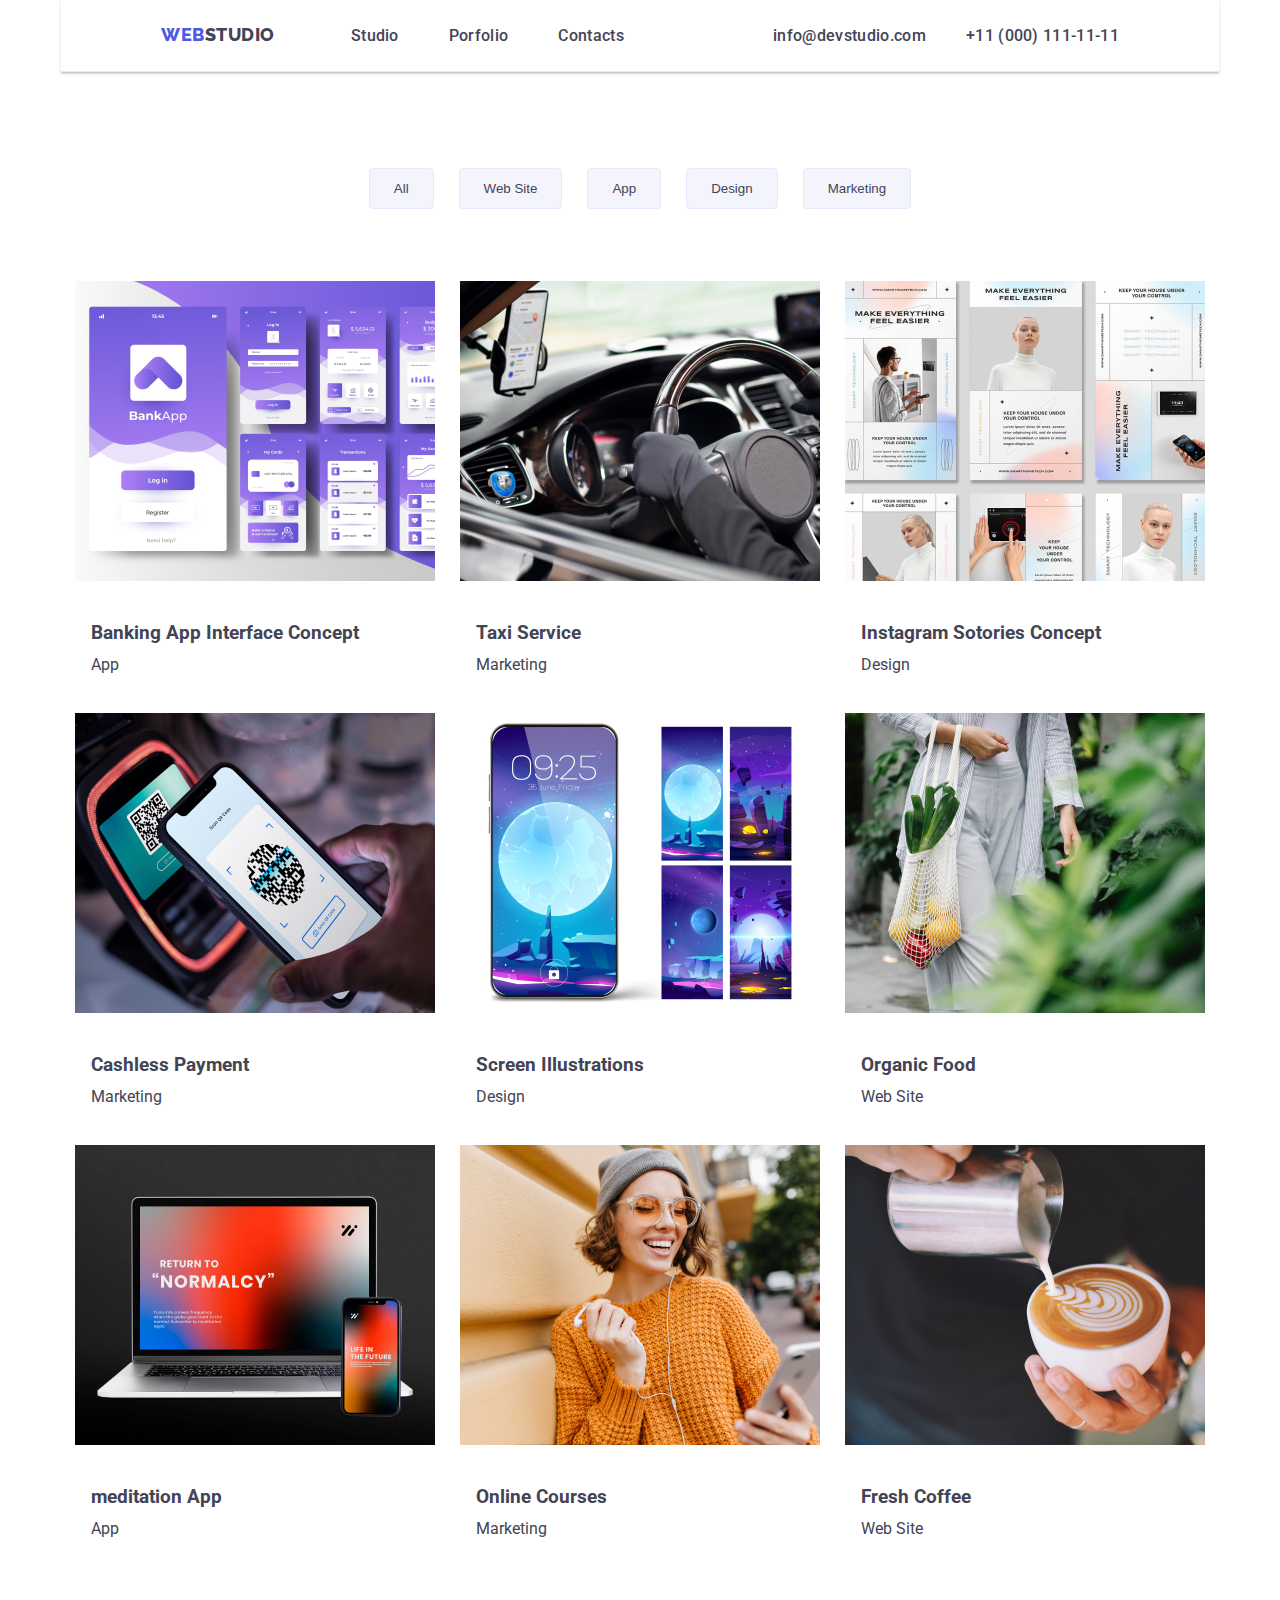
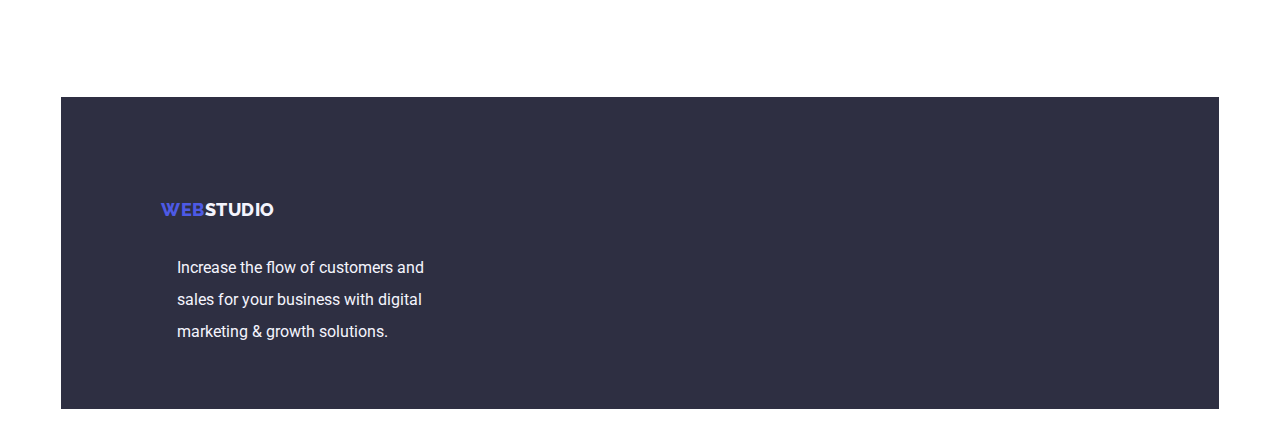
==== portfolio.html @ 7d3381a9 "css styles" ====
<!DOCTYPE html>
<html lang="en">
<head>
    <meta charset="UTF-8">
    <meta name="viewport" content="width=device-width, initial-scale=1.0">
    <title>Portfolio</title>
    <link rel="preconnect" href="https://fonts.googleapis.com">
    <link rel="preconnect" href="https://fonts.gstatic.com" crossorigin="">
    <link href="https://fonts.googleapis.com/css2?family=Raleway:wght@800&amp;family=Roboto:wght@400;500;700&amp;display=swap" rel="stylesheet">
    <link rel="stylesheet" href="./css/styles2.css">
</head>
<body>
    <header class="header container">
        <!-- Navigation Bar -->
        <div class="navbar">
            <nav class="navigation">
                    <a class="header-logo logo" href="#" ><span>WEB</span>STUDIO</a>
                <!-- Menu Links -->
                <ul class="nav-link list">
                    <li class="nav-link list">
                        <a class="header-studio link" href="./index.html">Studio</a>
                    </li>
                    <li class="nav-link list">
                        <a class="header-portfolio link" href="portfolio">Porfolio</a>
                    </li>
                    <li class="nav-link list">
                        <a class="header-contacts link" href="contacts">Contacts</a>
                    </li>
                </ul>
            </nav>
        </div>    
        <ul class="header-address list">
            <li class="header-contacts list"> 
                <a class="header-address email" href="mailto:info@devstudio.com">info@devstudio.com</a>
            </li>
            <li class="header-contacts list"> 
                <a class="header-address tel" href="tel:+11(000)111-11-11">+11 (000) 111-11-11</a>
            </li>
        </ul>
    
    </header>

    <main>
        <div class="button container">
            <button type="button" class="all-button">All</button>
            <button type="button" class="website btn">Web Site</button>
            <button type="button" class="app btn">App</button>
            <button type="button" class="design btn">Design</button>
            <button type="button" class="marketing btn">Marketing</button>
        </div>
        
        <div class="services container">
            <!-- Row 1 -->
            <ul class="row1 list">
                <li class="banking list">
                    <img src="./portfolioimages/img 1.jpg" alt="banking app" width="360"/>
                    <div class="text">
                        <h3>Banking App Interface Concept</h3>
                        <p>App</p>
                    </div>
                </li>
                <li class="cashless list">
                    <img src="./portfolioimages/img 2.jpg" alt="cashless payment" width="360"/>
                    <div class="text">
                        <h3>Cashless Payment</h3>
                        <p>Marketing</p>
                    </div>
                </li>
                <li class="meditation list">
                    <img src="./portfolioimages/img (3).jpg" alt="meditation app" width="360"/>
                    <div class="text">
                        <h3>meditation App</h3>
                        <p>App</p>
                    </div>
                </li>
            </ul>
            <!-- Row 2 -->
            <ul class="row2 list">
                <li class="taxi list">
                    <img src="./portfolioimages/img (4).jpg" alt="taxi service" width="360"/>
                    <div class="text">
                        <h3>Taxi Service</h3>
                        <p>Marketing</p>
                    </div>
                    
                </li>
                <li class="screen list">
                    <img src="./portfolioimages/img (5).jpg" alt="screen illustration" width="360"/>
                    <div class="text">
                        <h3>Screen Illustrations</h3>
                        <p>Design</p>
                    </div>

                </li>
                <li class="online list">
                    <img src="./portfolioimages/img (6).jpg" alt="online Courses" width="360"/>
                    <div class="text">
                        <h3>Online Courses</h3>
                        <p>Marketing</p>
                    </div>

                </li>
            </ul>
            <!-- Row 3 -->
            <ul class="row3 list">
                <li class="instagram list">
                    <img src="./portfolioimages/img (7).jpg" alt="instagram stories" width="360"/>
                    <div class="text">
                        <h3>Instagram Sotories Concept</h3>
                        <p>Design</p>
                    </div>
                    
                </li>
                <li class="organic list">
                    <img src="./portfolioimages/img (8).jpg" alt="organic food" width="360"/>
                    <div class="text">
                        <h3>Organic Food</h3>
                        <p>Web Site</p>
                    </div>

                </li>
                <li class="coffee list">
                    <img src="./portfolioimages/img (9).jpg" alt="fresh coffee" width="360"/>
                    <div class="text">
                        <h3>Fresh Coffee</h3>
                        <p>Web Site</p>
                    </div>

                </li>
            </ul>
        </div>
    </main>

    <footer class="footer container">
        <div class="footer-logo">
            <div class="footer-webstudio">
                <a href="webstudio" class="footer-webstudio logo"> WEB<span>STUDIO</span></a>
            </div>
            <p class="footer-text text">Increase the flow of customers and <br/> sales for your business with digital <br/> marketing & growth solutions.</p>
        </div>
    </footer>

    
</body>
</html>
---- css/styles2.css ----
:root {
    --IRIS: #4D5AE5;
    --NAVY-BLUE: #2E2F42;
    --CLOUD: #F4F4FD;
    --SLATE: #434455;
    --CORNFLOWER: #E7E8FC;
    --WHITE: #FFF;
}

/* General Styles */

* {
    margin: 0;
    padding: 0;
    text-decoration: none;
    color: var(--SLATE);
    box-sizing: border-box;
}
body {
    font-family: 'Roboto', sans-serif;
}
.container {
    max-width: 1158px;
    margin: auto;
}
.list {
    list-style: none;
}

.logo {
    font-family: Raleway;
    font-size: 18px;
    font-weight: 800;
    line-height: 21px; 
    letter-spacing: 0.54px;
    text-transform: uppercase;
}
.logo span {
    color: var(--IRIS);
}

/* End Of General Styles */

/* Header Section */

.header {
    display: flex;
    align-items: center;
    border-bottom: 1px solid var(--CORNFLOWER, #E7E9FC);
    background: var(--WHITE, #FFF);
    height: 72px;
    padding: 0px 100px;
    justify-content:space-between;
    box-shadow: 0px 1px 6px 0px rgba(46, 47, 66, 0.08), 
                0px 1px 1px 0px rgba(46, 47, 66, 0.16), 
                0px 2px 1px 0px rgba(46, 47, 66, 0.08);
}
.navigation { 
    display: flex;
} 

.header-logo {
    margin-right: 76px;
}
.nav-link {
    font-size: 16px;
    font-weight: 500;
    line-height: 24px;
    letter-spacing: 0.32px;
    display: flex;
    gap: 50px;
    position: relative;
}
.header-address {
    font-size: 16px;
    font-weight: 500;
    line-height: 24px;
    letter-spacing: 0.32px;
    gap: 40px;
    display: flex;
    position: relative;
}

.navigation ul li::after {
    content: "";
    height: 3px;
    width: 0;
    background-color: var(--IRIS);
    position: absolute;
    bottom: -10px;
    transition: 0.5s;
}

.header-address li a::after {
    content: "";
    height: 3px;
    width: 0;
    background-color: var(--IRIS);
    position: absolute;
    bottom: -10px;
    transition: 0.5s;
}

.navigation ul li:hover::after {
    width: 100%;
}

.header-address li a:hover::after {
    width: 100%;
}
/* End Of Header Section  */

/* Button Section  */
.button {
    display: flex;
    justify-content: center;
    align-items: center;
    gap: 25px;
    border-radius: 4px;
    margin-top: 96px;
    margin-bottom: 72px;
}

button {
    padding: 12px 24px;
    border-radius: 4px;
    border: 1px solid var(--CORNFLOWER, #E7E9FC);
    background: var(--CLOUD, #F4F4FD);
    transition: 0.5s;
}

button:hover {
    border-radius: 4px;
    border: none;
    background: var(--IRIS);
}


/* End of Button Section  */

/* Services Section  */
.services {
    display: flex;
    justify-content: center;
    text-align: start;
    margin-bottom: 120px;
    gap: 25px;
}

.text {
    padding: 32px 16px;
    line-height: 32px;
}
/* End of Services Section  */


/* FOOTER SECTION  */
.footer {
    background-color: var(--NAVY-BLUE);
    height: 312px;
    padding-left: 100px;
    margin-bottom: 30px;
}
.footer-webstudio {
    color: var(--IRIS);
    padding-top: 101.5px;

}

.footer span {
    color: var(--CLOUD);
}

.footer p {
    color: var(--CLOUD);
}


/* END OF FOOTER SECTION
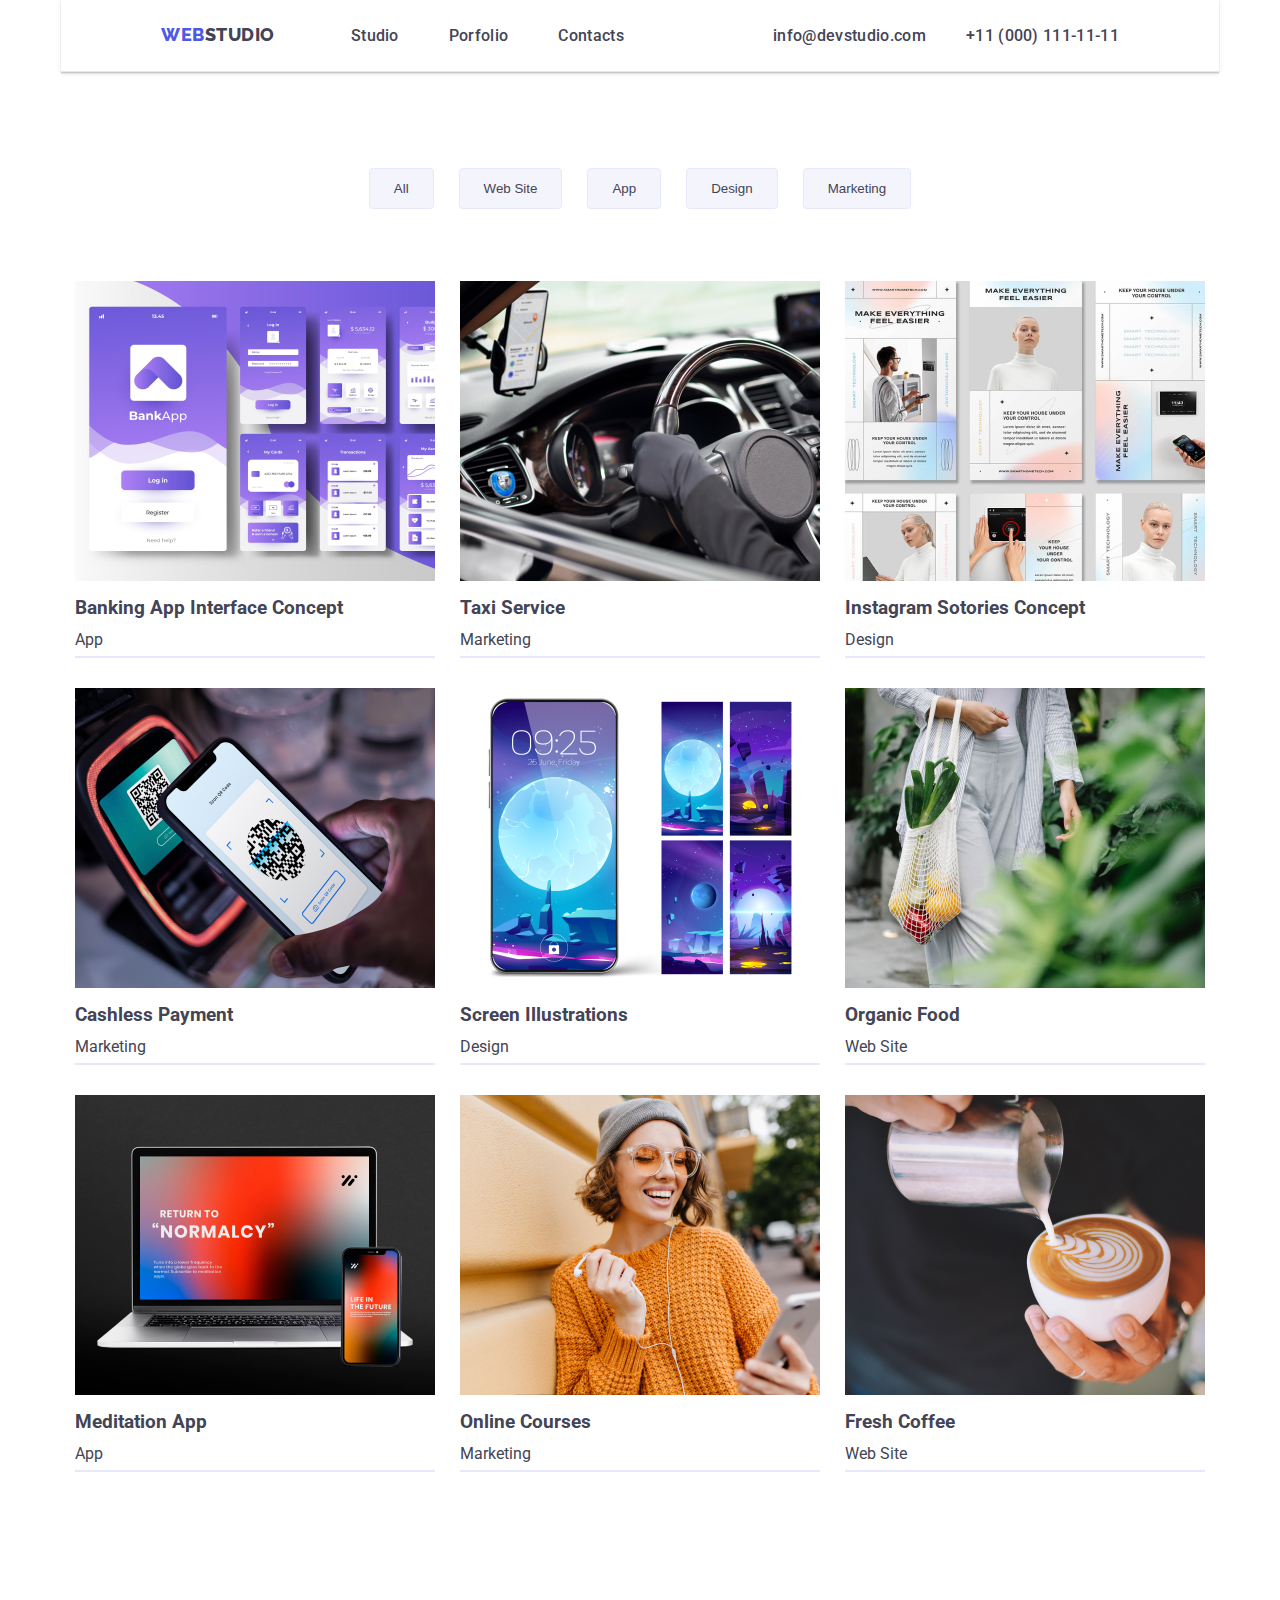
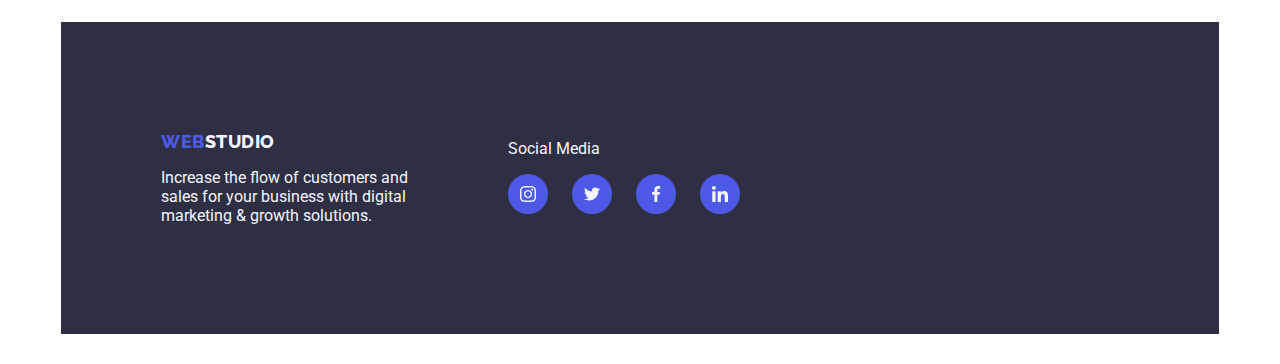
==== commit 2595ecaa: "sytlr.css" ====
--- a/portfolio.html
+++ b/portfolio.html
@@ -49,95 +49,101 @@
             <button type="button" class="marketing btn">Marketing</button>
         </div>
         
-        <div class="services container">
+        <section class="services container">
             <!-- Row 1 -->
             <ul class="row1 list">
-                <li class="banking list">
-                    <img src="./portfolioimages/img 1.jpg" alt="banking app" width="360"/>
-                    <div class="text">
-                        <h3>Banking App Interface Concept</h3>
-                        <p>App</p>
+                <li class="banking row-list list">
+                    <div class="portfolioimages">
+                        <img src="./portfolioimages/img 1.jpg" alt="banking app" width="360"/>
                     </div>
+                     <h3>Banking App Interface Concept</h3>
+                    <p>App</p>                  
+                 </li>
+                <li class="cashless row-list list">
+                    <div class="portfolioimages">
+                        <img src="./portfolioimages/img 2.jpg" alt="cashless payment" width="360"/>
+                    </div>
+                    <h3>Cashless Payment</h3>
+                    <p>Marketing</p>
                 </li>
-                <li class="cashless list">
-                    <img src="./portfolioimages/img 2.jpg" alt="cashless payment" width="360"/>
-                    <div class="text">
-                        <h3>Cashless Payment</h3>
-                        <p>Marketing</p>
+                <li class="meditation row-list list">
+                    <div class="portfolioimages">
+                        <img src="./portfolioimages/img (3).jpg" alt="meditation app" width="360"/>
                     </div>
-                </li>
-                <li class="meditation list">
-                    <img src="./portfolioimages/img (3).jpg" alt="meditation app" width="360"/>
-                    <div class="text">
-                        <h3>meditation App</h3>
-                        <p>App</p>
-                    </div>
+                    <h3>Meditation App</h3>
+                    <p>App</p>
                 </li>
             </ul>
+            
             <!-- Row 2 -->
             <ul class="row2 list">
-                <li class="taxi list">
-                    <img src="./portfolioimages/img (4).jpg" alt="taxi service" width="360"/>
-                    <div class="text">
-                        <h3>Taxi Service</h3>
-                        <p>Marketing</p>
+                <li class="taxi row-list list">
+                    <div class="portfolioimages">
+                        <img src="./portfolioimages/img (4).jpg" alt="taxi service" width="360"/>
                     </div>
-                    
+                    <h3>Taxi Service</h3>
+                    <p>Marketing</p>
                 </li>
-                <li class="screen list">
-                    <img src="./portfolioimages/img (5).jpg" alt="screen illustration" width="360"/>
-                    <div class="text">
-                        <h3>Screen Illustrations</h3>
-                        <p>Design</p>
+                <li class="screen row-list list">
+                    <div class="portfolioimages">
+                        <img src="./portfolioimages/img (5).jpg" alt="screen illustration" width="360"/>
                     </div>
-
+                    <h3>Screen Illustrations</h3>
+                    <p>Design</p>
                 </li>
-                <li class="online list">
-                    <img src="./portfolioimages/img (6).jpg" alt="online Courses" width="360"/>
-                    <div class="text">
-                        <h3>Online Courses</h3>
-                        <p>Marketing</p>
+                <li class="online row-list list">
+                    <div class="portfolioimages">
+                        <img src="./portfolioimages/img (6).jpg" alt="online Courses" width="360"/>
                     </div>
-
+                    <h3>Online Courses</h3>
+                    <p>Marketing</p>
+                </li>
+                    </ul>
+                </div>
+            <!-- Row 3 -->
+            <ul class="row3 list">
+                <li class="instagram row-list list">
+                    <div class="portfolioimages">
+                        <img src="./portfolioimages/img (7).jpg" alt="instagram stories" width="360"/>
+                    </div>
+                    <h3>Instagram Sotories Concept</h3>
+                    <p>Design</p>
+                </li>
+                <li class="organic row-list list">
+                    <div class="portfolioimages">
+                        <img src="./portfolioimages/img (8).jpg" alt="organic food" width="360"/>
+                    </div>
+                    <h3>Organic Food</h3>
+                    <p>Web Site</p>
+                </li>
+                <li class="coffee row-list list">
+                    <div class="portfolioimages">
+                        <img src="./portfolioimages/img (9).jpg" alt="fresh coffee" width="360"/>
+                    </div>
+                    <h3>Fresh Coffee</h3>
+                    <p>Web Site</p>
                 </li>
             </ul>
-            <!-- Row 3 -->
-            <ul class="row3 list">
-                <li class="instagram list">
-                    <img src="./portfolioimages/img (7).jpg" alt="instagram stories" width="360"/>
-                    <div class="text">
-                        <h3>Instagram Sotories Concept</h3>
-                        <p>Design</p>
-                    </div>
-                    
-                </li>
-                <li class="organic list">
-                    <img src="./portfolioimages/img (8).jpg" alt="organic food" width="360"/>
-                    <div class="text">
-                        <h3>Organic Food</h3>
-                        <p>Web Site</p>
-                    </div>
-
-                </li>
-                <li class="coffee list">
-                    <img src="./portfolioimages/img (9).jpg" alt="fresh coffee" width="360"/>
-                    <div class="text">
-                        <h3>Fresh Coffee</h3>
-                        <p>Web Site</p>
-                    </div>
-
-                </li>
-            </ul>
-        </div>
+        </section>
     </main>
 
     <footer class="footer container">
-        <div class="footer-logo">
-            <div class="footer-webstudio">
-                <a href="webstudio" class="footer-webstudio logo"> WEB<span>STUDIO</span></a>
+        <div class="footer-content">
+            <div class="footer-logo ">
+                <div class="footer-webstudio pad">
+                    <a href="webstudio" class="footer-webstudio logo"> WEB<span>STUDIO</span></a>
+                </div>
+                <p class="footer-text">Increase the flow of customers and <br/> sales for your business with digital <br/> marketing & growth solutions.</p>
             </div>
-            <p class="footer-text text">Increase the flow of customers and <br/> sales for your business with digital <br/> marketing & growth solutions.</p>
-        </div>
+            <div class="footer-icon">
+                <p class="social-footer pad">Social Media</p>
+                <ul class="social-icons list">
+                    <li class="list"> <img src="./svgimages/Ellipse.svg" class="social-icon" alt="instagram"/></li>
+                    <li class="list"> <img src="./svgimages/Ellipse (1).svg" class="social-icon" alt="twitter"/></li>
+                    <li class="list"> <img src="./svgimages/Ellipse (2).svg" class="social-icon" alt="facebook"></li>
+                    <li class="list"> <img src="./svgimages/Ellipse (3).svg" class="social-icon" alt="linkedin"></li>
+                </ul>
+            </div>
     </footer>
 
     
--- a/css/styles2.css
+++ b/css/styles2.css
@@ -126,7 +126,7 @@
     border-radius: 4px;
     border: 1px solid var(--CORNFLOWER, #E7E9FC);
     background: var(--CLOUD, #F4F4FD);
-    transition: 0.5s;
+    transition: 0.3s;
 }
 
 button:hover {
@@ -142,15 +142,19 @@
 .services {
     display: flex;
     justify-content: center;
-    text-align: start;
+    align-items: center;
     margin-bottom: 120px;
     gap: 25px;
 }
 
-.text {
-    padding: 32px 16px;
+.row-list {
+    border-bottom: 2px solid var(--CORNFLOWER, #E7E9FC);
+    background: var(--WHITE, #FFF);
     line-height: 32px;
+    margin-bottom: 30px;
 }
+
+
 /* End of Services Section  */
 
 
@@ -158,13 +162,18 @@
 .footer {
     background-color: var(--NAVY-BLUE);
     height: 312px;
+    display: flex;
     padding-left: 100px;
     margin-bottom: 30px;
 }
+
+.footer-content {
+    display: flex;
+    align-items: center;
+    gap: 100px;
+}
 .footer-webstudio {
     color: var(--IRIS);
-    padding-top: 101.5px;
-
 }
 
 .footer span {
@@ -175,6 +184,15 @@
     color: var(--CLOUD);
 }
 
+.social-icons {
+    display: flex;
+    align-items: center;
+    gap: 24px;
+}
+
+.pad {
+    padding-bottom: 16px;
+}
 
 /* END OF FOOTER SECTION 
 
